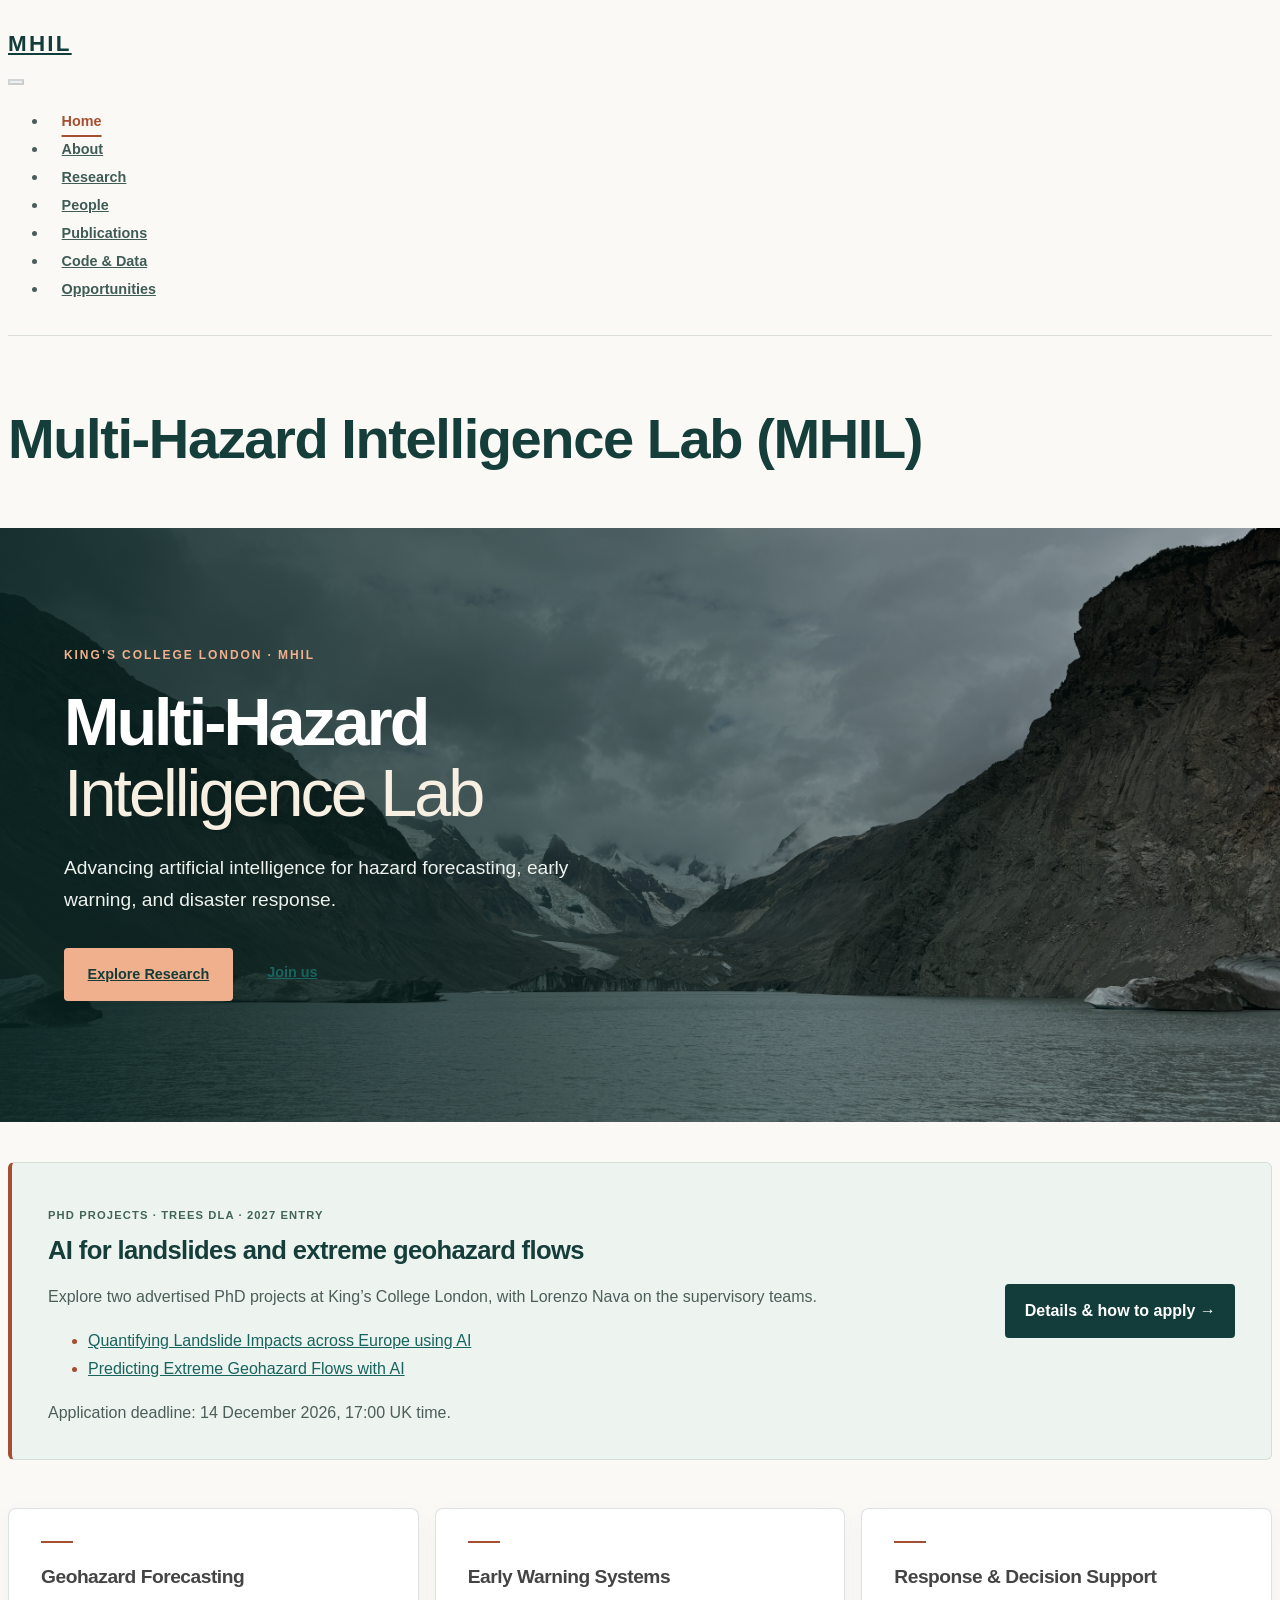
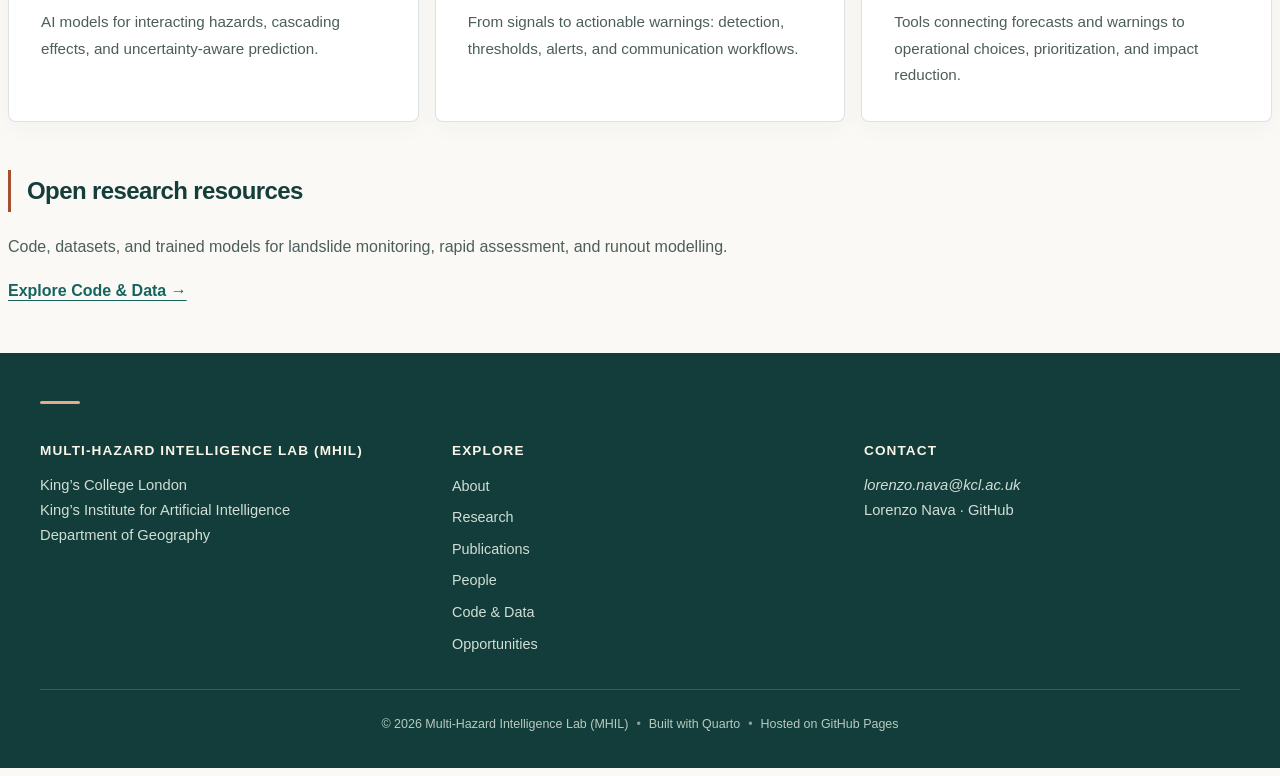
==== docs/index.html @ 95b00421 "Add files via upload" ====
<!DOCTYPE html>
<html xmlns="http://www.w3.org/1999/xhtml" lang="en-GB" xml:lang="en-GB"><head>

<meta charset="utf-8">
<meta name="generator" content="quarto-1.9.37">

<meta name="viewport" content="width=device-width, initial-scale=1.0, user-scalable=yes">


<title>Multi-Hazard Intelligence Lab (MHIL)</title>
<style>
/* Default styles provided by pandoc.
** See https://pandoc.org/MANUAL.html#variables-for-html for config info.
*/
code{white-space: pre-wrap;}
span.smallcaps{font-variant: small-caps;}
div.columns{display: flex; gap: min(4vw, 1.5em);}
div.column{flex: auto; overflow-x: auto;}
div.hanging-indent{margin-left: 1.5em; text-indent: -1.5em;}
ul.task-list{list-style: none;}
ul.task-list li input[type="checkbox"] {
  width: 0.8em;
  margin: 0 0.8em 0.2em -1em; /* quarto-specific, see https://github.com/quarto-dev/quarto-cli/issues/4556 */ 
  vertical-align: middle;
}
</style>


<script src="site_libs/quarto-nav/quarto-nav.js"></script>
<script src="site_libs/quarto-nav/headroom.min.js"></script>
<script src="site_libs/clipboard/clipboard.min.js"></script>
<script src="site_libs/quarto-search/autocomplete.umd.js"></script>
<script src="site_libs/quarto-search/fuse.min.js"></script>
<script src="site_libs/quarto-search/quarto-search.js"></script>
<meta name="quarto:offset" content="./">
<script src="site_libs/quarto-html/quarto.js" type="module"></script>
<script src="site_libs/quarto-html/tabsets/tabsets.js" type="module"></script>
<script src="site_libs/quarto-html/popper.min.js"></script>
<script src="site_libs/quarto-html/tippy.umd.min.js"></script>
<script src="site_libs/quarto-html/anchor.min.js"></script>
<link href="site_libs/quarto-html/tippy.css" rel="stylesheet">
<link href="site_libs/quarto-html/quarto-syntax-highlighting-7f8f88aac4f3542376d5c11b86a4c14d.css" rel="stylesheet" id="quarto-text-highlighting-styles">
<script src="site_libs/bootstrap/bootstrap.min.js"></script>
<link href="site_libs/bootstrap/bootstrap-icons.css" rel="stylesheet">
<link href="site_libs/bootstrap/bootstrap-158031087360bce0ff56dc785ce39e06.min.css" rel="stylesheet" append-hash="true" id="quarto-bootstrap" data-mode="light">
<script id="quarto-search-options" type="application/json">{
  "location": "navbar",
  "copy-button": false,
  "collapse-after": 3,
  "panel-placement": "end",
  "type": "overlay",
  "limit": 50,
  "keyboard-shortcut": [
    "f",
    "/",
    "s"
  ],
  "show-item-context": false,
  "language": {
    "search-no-results-text": "No results",
    "search-matching-documents-text": "matching documents",
    "search-copy-link-title": "Copy link to search",
    "search-hide-matches-text": "Hide additional matches",
    "search-more-match-text": "more match in this document",
    "search-more-matches-text": "more matches in this document",
    "search-clear-button-title": "Clear",
    "search-text-placeholder": "",
    "search-detached-cancel-button-title": "Cancel",
    "search-submit-button-title": "Submit",
    "search-label": "Search"
  }
}</script>


<link rel="stylesheet" href="styles.css">
</head>

<body class="nav-fixed quarto-light">

<div id="quarto-search-results"></div>
  <header id="quarto-header" class="headroom fixed-top">
    <nav class="navbar navbar-expand-lg " data-bs-theme="dark">
      <div class="navbar-container container-fluid">
      <div class="navbar-brand-container mx-auto">
    <a class="navbar-brand" href="./index.html">
    <span class="navbar-title">MHIL</span>
    </a>
  </div>
            <div id="quarto-search" class="" title="Search"></div>
          <button class="navbar-toggler" type="button" data-bs-toggle="collapse" data-bs-target="#navbarCollapse" aria-controls="navbarCollapse" role="menu" aria-expanded="false" aria-label="Toggle navigation" onclick="if (window.quartoToggleHeadroom) { window.quartoToggleHeadroom(); }">
  <span class="navbar-toggler-icon"></span>
</button>
          <div class="collapse navbar-collapse" id="navbarCollapse">
            <ul class="navbar-nav navbar-nav-scroll me-auto">
  <li class="nav-item">
    <a class="nav-link active" href="./index.html" aria-current="page"> 
<span class="menu-text">Home</span></a>
  </li>  
  <li class="nav-item">
    <a class="nav-link" href="./about.html"> 
<span class="menu-text">About</span></a>
  </li>  
  <li class="nav-item">
    <a class="nav-link" href="./research.html"> 
<span class="menu-text">Research</span></a>
  </li>  
  <li class="nav-item">
    <a class="nav-link" href="./people.html"> 
<span class="menu-text">People</span></a>
  </li>  
  <li class="nav-item">
    <a class="nav-link" href="./publications.html"> 
<span class="menu-text">Publications</span></a>
  </li>  
  <li class="nav-item">
    <a class="nav-link" href="./code-data.html"> 
<span class="menu-text">Code &amp; Data</span></a>
  </li>  
  <li class="nav-item">
    <a class="nav-link" href="./join-us.html"> 
<span class="menu-text">Opportunities</span></a>
  </li>  
</ul>
          </div> <!-- /navcollapse -->
            <div class="quarto-navbar-tools">
</div>
      </div> <!-- /container-fluid -->
    </nav>
</header>
<!-- content -->
<div id="quarto-content" class="quarto-container page-columns page-rows-contents page-layout-full page-navbar">
<!-- sidebar -->
<!-- margin-sidebar -->
    
<!-- main -->
<main class="content column-page" id="quarto-document-content">

<header id="title-block-header" class="quarto-title-block default">
<div class="quarto-title">
<h1 class="title">Multi-Hazard Intelligence Lab (MHIL)</h1>
</div>



<div class="quarto-title-meta column-page">

    
  
    
  </div>
  


</header>


<div class="hero">
  <img src="assets/hero.jpeg" alt="Mountain landscape">
  <div class="hero-overlay">
    <div class="hero-inner">

      <p class="hero-affiliation">King’s College London · MHIL</p>
      <h1 class="hero-title">
        <span class="t-strong">Multi-Hazard</span>
        <span class="t-soft">Intelligence Lab</span>
      </h1>

      <p class="hero-tagline">
        Advancing artificial intelligence for hazard forecasting, early warning, and disaster response.
      </p>

      <p class="hero-cta">
        <a class="btn btn-ochre" href="research.html">Explore Research</a>
        <a class="btn btn-outline-light" href="join-us.html">Join us</a>
      </p>

    </div>
  </div>
</div>

<section class="opportunity-spotlight" aria-labelledby="opportunity-heading">
  <div>
    <p class="spotlight-label">PhD projects · TREES DLA · 2027 entry</p>
    <h2 id="opportunity-heading" class="anchored">AI for landslides and extreme geohazard flows</h2>
    <p>Explore two advertised PhD projects at King’s College London, with Lorenzo Nava on the supervisory teams.</p>
    <ul class="spotlight-projects">
      <li><a href="https://www.trees-dla.ac.uk/projects/quantifying-landslide-impacts-across-europe-using-ai">Quantifying Landslide Impacts across Europe using AI</a></li>
      <li><a href="https://www.trees-dla.ac.uk/projects/predicting-extreme-geohazard-flows-ai">Predicting Extreme Geohazard Flows with AI</a></li>
    </ul>
    <p class="opportunity-deadline">Application deadline: <time datetime="2026-12-14T17:00:00+00:00">14 December 2026, 17:00 UK time</time>.</p>
  </div>
  <a class="spotlight-button" href="join-us.html#opportunities">Details &amp; how to apply <span aria-hidden="true">→</span></a>
</section>
<div class="cards">
  <div class="card">
    <h3 class="anchored">Geohazard Forecasting</h3>
    <p>AI models for interacting hazards, cascading effects, and uncertainty-aware prediction.</p>
  </div>

  <div class="card">
    <h3 class="anchored">Early Warning Systems</h3>
    <p>From signals to actionable warnings: detection, thresholds, alerts, and communication workflows.</p>
  </div>

  <div class="card">
    <h3 class="anchored">Response &amp; Decision Support</h3>
    <p>Tools connecting forecasts and warnings to operational choices, prioritization, and impact reduction.</p>
  </div>
</div>

<section id="open-research-resources" class="level2">
<h2 class="anchored" data-anchor-id="open-research-resources">Open research resources</h2>
<p>Code, datasets, and trained models for landslide monitoring, rapid assessment, and runout modelling.</p>
<p><a href="./code-data.html" class="resource-profile">Explore Code &amp; Data →</a></p>


</section>

</main> <!-- /main -->
<footer class="site-footer" role="contentinfo">
  <div class="footer-inner">

    <div class="footer-block">
      <div class="footer-title">Multi-Hazard Intelligence Lab (MHIL)</div>
      <div class="footer-text">King’s College London</div>
      <div class="footer-text">King’s Institute for Artificial Intelligence</div>
      <div class="footer-text">Department of Geography</div>
    </div>

    <div class="footer-block">
      <div class="footer-title">Explore</div>
      <nav class="footer-links" aria-label="Footer">
        <a href="about.html">About</a>
        <a href="research.html">Research</a>
        <a href="publications.html">Publications</a>
        <a href="people.html">People</a>
        <a href="code-data.html">Code &amp; Data</a>
        <a href="join-us.html">Opportunities</a>
      </nav>
    </div>

    <div class="footer-block">
      <div class="footer-title">Contact</div>
      <address class="footer-text">
        <a class="footer-link" href="mailto:lorenzo.nava@kcl.ac.uk">lorenzo.nava@kcl.ac.uk</a>
      </address>
      <div class="footer-text">
        <a class="footer-link" href="https://github.com/lorenzonava96" target="_blank" rel="noopener">Lorenzo Nava · GitHub</a>
      </div>
    </div>

  </div>

  <div class="footer-meta">
    <span>© <span id="year"></span> Multi-Hazard Intelligence Lab (MHIL)</span>

    <script>
      document.getElementById("year").textContent = new Date().getFullYear();
    </script>

    <span class="footer-dot">•</span>
    <span>Built with Quarto</span>
    <span class="footer-dot">•</span>
    <span>Hosted on GitHub Pages</span>
  </div>
</footer>
<script id="quarto-html-after-body" type="application/javascript">
  window.document.addEventListener("DOMContentLoaded", function (event) {
    const icon = "";
    const anchorJS = new window.AnchorJS();
    anchorJS.options = {
      placement: 'right',
      icon: icon
    };
    anchorJS.add('.anchored');
    const isCodeAnnotation = (el) => {
      for (const clz of el.classList) {
        if (clz.startsWith('code-annotation-')) {                     
          return true;
        }
      }
      return false;
    }
    const onCopySuccess = function(e) {
      // button target
      const button = e.trigger;
      // don't keep focus
      button.blur();
      // flash "checked"
      button.classList.add('code-copy-button-checked');
      var currentTitle = button.getAttribute("title");
      button.setAttribute("title", "Copied!");
      let tooltip;
      if (window.bootstrap) {
        button.setAttribute("data-bs-toggle", "tooltip");
        button.setAttribute("data-bs-placement", "left");
        button.setAttribute("data-bs-title", "Copied!");
        tooltip = new bootstrap.Tooltip(button, 
          { trigger: "manual", 
            customClass: "code-copy-button-tooltip",
            offset: [0, -8]});
        tooltip.show();    
      }
      setTimeout(function() {
        if (tooltip) {
          tooltip.hide();
          button.removeAttribute("data-bs-title");
          button.removeAttribute("data-bs-toggle");
          button.removeAttribute("data-bs-placement");
        }
        button.setAttribute("title", currentTitle);
        button.classList.remove('code-copy-button-checked');
      }, 1000);
      // clear code selection
      e.clearSelection();
    }
    const getTextToCopy = function(trigger) {
      const outerScaffold = trigger.parentElement.cloneNode(true);
      const codeEl = outerScaffold.querySelector('code');
      for (const childEl of codeEl.children) {
        if (isCodeAnnotation(childEl)) {
          childEl.remove();
        }
      }
      return codeEl.innerText;
    }
    const clipboard = new window.ClipboardJS('.code-copy-button:not([data-in-quarto-modal])', {
      text: getTextToCopy
    });
    clipboard.on('success', onCopySuccess);
    if (window.document.getElementById('quarto-embedded-source-code-modal')) {
      const clipboardModal = new window.ClipboardJS('.code-copy-button[data-in-quarto-modal]', {
        text: getTextToCopy,
        container: window.document.getElementById('quarto-embedded-source-code-modal')
      });
      clipboardModal.on('success', onCopySuccess);
    }
      var localhostRegex = new RegExp(/^(?:http|https):\/\/localhost\:?[0-9]*\//);
      var mailtoRegex = new RegExp(/^mailto:/);
        var filterRegex = new RegExp("https:\/\/mhil-kcl\.github\.io");
      var isInternal = (href) => {
          return filterRegex.test(href) || localhostRegex.test(href) || mailtoRegex.test(href);
      }
      // Inspect non-navigation links and adorn them if external
     var links = window.document.querySelectorAll('a[href]:not(.nav-link):not(.navbar-brand):not(.toc-action):not(.sidebar-link):not(.sidebar-item-toggle):not(.pagination-link):not(.no-external):not([aria-hidden]):not(.dropdown-item):not(.quarto-navigation-tool):not(.about-link)');
      for (var i=0; i<links.length; i++) {
        const link = links[i];
        if (!isInternal(link.href)) {
          // undo the damage that might have been done by quarto-nav.js in the case of
          // links that we want to consider external
          if (link.dataset.originalHref !== undefined) {
            link.href = link.dataset.originalHref;
          }
        }
      }
    function tippyHover(el, contentFn, onTriggerFn, onUntriggerFn) {
      const config = {
        allowHTML: true,
        maxWidth: 500,
        delay: 100,
        arrow: false,
        appendTo: function(el) {
            return el.parentElement;
        },
        interactive: true,
        interactiveBorder: 10,
        theme: 'quarto',
        placement: 'bottom-start',
      };
      if (contentFn) {
        config.content = contentFn;
      }
      if (onTriggerFn) {
        config.onTrigger = onTriggerFn;
      }
      if (onUntriggerFn) {
        config.onUntrigger = onUntriggerFn;
      }
      window.tippy(el, config); 
    }
    const noterefs = window.document.querySelectorAll('a[role="doc-noteref"]');
    for (var i=0; i<noterefs.length; i++) {
      const ref = noterefs[i];
      tippyHover(ref, function() {
        // use id or data attribute instead here
        let href = ref.getAttribute('data-footnote-href') || ref.getAttribute('href');
        try { href = new URL(href).hash; } catch {}
        const id = href.replace(/^#\/?/, "");
        const note = window.document.getElementById(id);
        if (note) {
          return note.innerHTML;
        } else {
          return "";
        }
      });
    }
    const xrefs = window.document.querySelectorAll('a.quarto-xref');
    const processXRef = (id, note) => {
      // Strip column container classes
      const stripColumnClz = (el) => {
        el.classList.remove("page-full", "page-columns");
        if (el.children) {
          for (const child of el.children) {
            stripColumnClz(child);
          }
        }
      }
      stripColumnClz(note)
      if (id === null || id.startsWith('sec-')) {
        // Special case sections, only their first couple elements
        const container = document.createElement("div");
        if (note.children && note.children.length > 2) {
          container.appendChild(note.children[0].cloneNode(true));
          for (let i = 1; i < note.children.length; i++) {
            const child = note.children[i];
            if (child.tagName === "P" && child.innerText === "") {
              continue;
            } else {
              container.appendChild(child.cloneNode(true));
              break;
            }
          }
          if (window.Quarto?.typesetMath) {
            window.Quarto.typesetMath(container);
          }
          return container.innerHTML
        } else {
          if (window.Quarto?.typesetMath) {
            window.Quarto.typesetMath(note);
          }
          return note.innerHTML;
        }
      } else {
        // Remove any anchor links if they are present
        const anchorLink = note.querySelector('a.anchorjs-link');
        if (anchorLink) {
          anchorLink.remove();
        }
        if (window.Quarto?.typesetMath) {
          window.Quarto.typesetMath(note);
        }
        if (note.classList.contains("callout")) {
          return note.outerHTML;
        } else {
          return note.innerHTML;
        }
      }
    }
    for (var i=0; i<xrefs.length; i++) {
      const xref = xrefs[i];
      tippyHover(xref, undefined, function(instance) {
        instance.disable();
        let url = xref.getAttribute('href');
        let hash = undefined; 
        if (url.startsWith('#')) {
          hash = url;
        } else {
          try { hash = new URL(url).hash; } catch {}
        }
        if (hash) {
          const id = hash.replace(/^#\/?/, "");
          const note = window.document.getElementById(id);
          if (note !== null) {
            try {
              const html = processXRef(id, note.cloneNode(true));
              instance.setContent(html);
            } finally {
              instance.enable();
              instance.show();
            }
          } else {
            // See if we can fetch this
            fetch(url.split('#')[0])
            .then(res => res.text())
            .then(html => {
              const parser = new DOMParser();
              const htmlDoc = parser.parseFromString(html, "text/html");
              const note = htmlDoc.getElementById(id);
              if (note !== null) {
                const html = processXRef(id, note);
                instance.setContent(html);
              } 
            }).finally(() => {
              instance.enable();
              instance.show();
            });
          }
        } else {
          // See if we can fetch a full url (with no hash to target)
          // This is a special case and we should probably do some content thinning / targeting
          fetch(url)
          .then(res => res.text())
          .then(html => {
            const parser = new DOMParser();
            const htmlDoc = parser.parseFromString(html, "text/html");
            const note = htmlDoc.querySelector('main.content');
            if (note !== null) {
              // This should only happen for chapter cross references
              // (since there is no id in the URL)
              // remove the first header
              if (note.children.length > 0 && note.children[0].tagName === "HEADER") {
                note.children[0].remove();
              }
              const html = processXRef(null, note);
              instance.setContent(html);
            } 
          }).finally(() => {
            instance.enable();
            instance.show();
          });
        }
      }, function(instance) {
      });
    }
        let selectedAnnoteEl;
        const selectorForAnnotation = ( cell, annotation) => {
          let cellAttr = 'data-code-cell="' + cell + '"';
          let lineAttr = 'data-code-annotation="' +  annotation + '"';
          const selector = 'span[' + cellAttr + '][' + lineAttr + ']';
          return selector;
        }
        const selectCodeLines = (annoteEl) => {
          const doc = window.document;
          const targetCell = annoteEl.getAttribute("data-target-cell");
          const targetAnnotation = annoteEl.getAttribute("data-target-annotation");
          const annoteSpan = window.document.querySelector(selectorForAnnotation(targetCell, targetAnnotation));
          const lines = annoteSpan.getAttribute("data-code-lines").split(",");
          const lineIds = lines.map((line) => {
            return targetCell + "-" + line;
          })
          let top = null;
          let height = null;
          let parent = null;
          if (lineIds.length > 0) {
              //compute the position of the single el (top and bottom and make a div)
              const el = window.document.getElementById(lineIds[0]);
              top = el.offsetTop;
              height = el.offsetHeight;
              parent = el.parentElement.parentElement;
            if (lineIds.length > 1) {
              const lastEl = window.document.getElementById(lineIds[lineIds.length - 1]);
              const bottom = lastEl.offsetTop + lastEl.offsetHeight;
              height = bottom - top;
            }
            if (top !== null && height !== null && parent !== null) {
              // cook up a div (if necessary) and position it 
              let div = window.document.getElementById("code-annotation-line-highlight");
              if (div === null) {
                div = window.document.createElement("div");
                div.setAttribute("id", "code-annotation-line-highlight");
                div.style.position = 'absolute';
                parent.appendChild(div);
              }
              div.style.top = top - 2 + "px";
              div.style.height = height + 4 + "px";
              div.style.left = 0;
              let gutterDiv = window.document.getElementById("code-annotation-line-highlight-gutter");
              if (gutterDiv === null) {
                gutterDiv = window.document.createElement("div");
                gutterDiv.setAttribute("id", "code-annotation-line-highlight-gutter");
                gutterDiv.style.position = 'absolute';
                const codeCell = window.document.getElementById(targetCell);
                const gutter = codeCell.querySelector('.code-annotation-gutter');
                gutter.appendChild(gutterDiv);
              }
              gutterDiv.style.top = top - 2 + "px";
              gutterDiv.style.height = height + 4 + "px";
            }
            selectedAnnoteEl = annoteEl;
          }
        };
        const unselectCodeLines = () => {
          const elementsIds = ["code-annotation-line-highlight", "code-annotation-line-highlight-gutter"];
          elementsIds.forEach((elId) => {
            const div = window.document.getElementById(elId);
            if (div) {
              div.remove();
            }
          });
          selectedAnnoteEl = undefined;
        };
          // Handle positioning of the toggle
      window.addEventListener(
        "resize",
        throttle(() => {
          elRect = undefined;
          if (selectedAnnoteEl) {
            selectCodeLines(selectedAnnoteEl);
          }
        }, 10)
      );
      function throttle(fn, ms) {
      let throttle = false;
      let timer;
        return (...args) => {
          if(!throttle) { // first call gets through
              fn.apply(this, args);
              throttle = true;
          } else { // all the others get throttled
              if(timer) clearTimeout(timer); // cancel #2
              timer = setTimeout(() => {
                fn.apply(this, args);
                timer = throttle = false;
              }, ms);
          }
        };
      }
        // Attach click handler to the DT
        const annoteDls = window.document.querySelectorAll('dt[data-target-cell]');
        for (const annoteDlNode of annoteDls) {
          annoteDlNode.addEventListener('click', (event) => {
            const clickedEl = event.target;
            if (clickedEl !== selectedAnnoteEl) {
              unselectCodeLines();
              const activeEl = window.document.querySelector('dt[data-target-cell].code-annotation-active');
              if (activeEl) {
                activeEl.classList.remove('code-annotation-active');
              }
              selectCodeLines(clickedEl);
              clickedEl.classList.add('code-annotation-active');
            } else {
              // Unselect the line
              unselectCodeLines();
              clickedEl.classList.remove('code-annotation-active');
            }
          });
        }
    const findCites = (el) => {
      const parentEl = el.parentElement;
      if (parentEl) {
        const cites = parentEl.dataset.cites;
        if (cites) {
          return {
            el,
            cites: cites.split(' ')
          };
        } else {
          return findCites(el.parentElement)
        }
      } else {
        return undefined;
      }
    };
    var bibliorefs = window.document.querySelectorAll('a[role="doc-biblioref"]');
    for (var i=0; i<bibliorefs.length; i++) {
      const ref = bibliorefs[i];
      const citeInfo = findCites(ref);
      if (citeInfo) {
        tippyHover(citeInfo.el, function() {
          var popup = window.document.createElement('div');
          citeInfo.cites.forEach(function(cite) {
            var citeDiv = window.document.createElement('div');
            citeDiv.classList.add('hanging-indent');
            citeDiv.classList.add('csl-entry');
            var biblioDiv = window.document.getElementById('ref-' + cite);
            if (biblioDiv) {
              citeDiv.innerHTML = biblioDiv.innerHTML;
            }
            popup.appendChild(citeDiv);
          });
          return popup.innerHTML;
        });
      }
    }
  });
  </script>
</div> <!-- /content -->




</body></html>
---- docs/styles.css ----
/* =========================================================
   THEME TOKENS (one source of truth)
   ========================================================= */
:root{
  /* Brand / accents */
  --accent: #17645f;           /* primary links / UI */
  --accent-2: #104b47;         /* hover / secondary */
  --accent-ochre: #a64e31;     /* warm academic ochre */

  /* Neutrals */
  --ink: #153d3a;              /* headings */
  --muted: #4c5e5b;            /* body text */
  --bg: #ffffff;
  --bg-soft: #f4f1e9;          /* optional soft backgrounds */
  --border: rgba(15,23,42,.12);
}

/* =========================================================
   BASE
   ========================================================= */
body { color: var(--muted); }
h1, h2, h3, h4 { color: var(--ink); }

a { color: var(--accent); }
a:hover { color: var(--accent-2); }

footer.site-footer {
  margin-top: 3rem;
  font-size: 0.9rem;
  opacity: 1;
}

/* =========================================================
   NAV
   ========================================================= */
.navbar { font-weight: 600; }
.navbar-brand img { max-height: 34px; }

/* If you don't want Quarto's title banner anywhere */
.quarto-title-banner { display: none; }

/* =========================================================
   TYPOGRAPHY ACCENTS (site-wide)
   ========================================================= */
.accent {
  color: var(--accent-ochre);
  font-weight: 600;
}

/* Section headings: subtle academic style */
main h2 {
  border-left: 4px solid var(--accent-ochre);
  padding-left: 0.75rem;
  border-bottom: none;
}

main h3 { color: #444; }

/* Lists: keep markers visible + ochre */
main ul li::marker { color: var(--accent-ochre); }

/* If your theme hides bullets, uncomment these:
main ul { list-style: disc; padding-left: 1.25rem; }
main li { margin-bottom: 0.25rem; }
*/

/* =========================================================
   HOMEPAGE SMALL ACCENT
   ========================================================= */
.home-separator {
  width: 60px;
  height: 4px;
  background-color: var(--accent-ochre);
  margin: 2.5rem auto 2rem auto;
  border-radius: 2px;
}

/* =========================================================
   CARDS (homepage + generic)
   ========================================================= */
.cards {
  display: grid;
  grid-template-columns: repeat(auto-fit, minmax(min(100%, 240px), 1fr));
  gap: 1rem;
  margin-top: 1.5rem;
}

.card{
  padding: 1rem;
  border-radius: 1rem;
  border: 1px solid #e6e6e6;
  background: var(--bg);
  box-shadow: 0 1px 4px rgba(0, 0, 0, 0.04);
}

.cards .card h3 { margin-top: 0; }

/* Small ochre tick above card titles */
.card h3::before {
  content: "";
  display: block;
  width: 24px;
  height: 3px;
  background-color: var(--accent-ochre);
  margin-bottom: 0.5rem;
}

/* =========================================================
   PEOPLE (people.qmd)
   ========================================================= */

/* Simple grid (if you use it elsewhere) */
.people-grid{
  display: grid;
  grid-template-columns: repeat(auto-fit, minmax(220px, 1fr));
  gap: 1rem;
  margin-top: 1rem;
}

.person{
  padding: 1rem;
  border: 1px solid var(--border);
  border-radius: 16px;
  background: var(--bg);
  text-align: center;
}

.person-affiliation{
  font-size: 0.75rem;
  color: #7b8794;
  margin-bottom: 6px;
}

.headshot{
  width: 120px;
  height: 120px;
  object-fit: cover;
  border-radius: 999px;
  border: 2px solid rgba(31,111,235,.25);
  margin-bottom: .90rem;
}

.role{
  font-size: .9rem;
  color: var(--muted);
}

/* Editorial person cards */
.people-cards {
  display: grid;
  grid-template-columns: repeat(2, minmax(0, 1fr));
  gap: 32px;
  clear: both;
  overflow: visible;
}

.person-card {
  display: grid;
  grid-template-columns: 140px minmax(0, 1fr);
  gap: 16px;
  align-items: center;
  border-radius: 5px;
  background: #fff;
  border: 1px solid #e0e0e0;
  padding: 16px;
}

.person-card-link {
  text-decoration: none;
  color: inherit;
  display: block;
}

.person-photo {
  width: 140px;
  height: 140px;
  object-fit: cover;
}

.person-role {
  font-size: 0.75rem;
  letter-spacing: 0.12em;
  color: #888;
  margin-bottom: 6px;
}

.person-name {
  font-size: 1.1rem;
  font-weight: 600;
  margin-bottom: 10px;
  color: #4a4f55;
}

.person-topics {
  font-size: 0.75rem;
  line-height: 1.45;
  color: #555;
}

/* =========================================================
   HERO (homepage)
   ========================================================= */
.hero {
  position: relative;
  width: 100vw;
  left: 50%;
  transform: translateX(-50%);
  min-height: 50vh;
  height: 55vh;
  max-height: 550px;
  overflow: hidden;
}

.hero img {
  width: 100%;
  height: 100%;
  object-fit: cover;
  display: block;
  filter: brightness(0.75);
}

.hero-overlay {
  position: absolute;
  inset: 0;
  display: flex;
  align-items: center;
  color: #fff;
}

.hero-overlay .hero-inner {
  width: 100%;
  max-width: 1200px;
  margin: 0 auto;
  padding: 0 2rem;
}

.hero-title {
  font-size: clamp(1.8rem, 3vw, 2.4rem);
  font-weight: 600;
  opacity: 0.92;
  margin: 0 0 0.4rem 0;
}

.hero-title .t-strong {
  color: #fff;
  font-weight: 750;
}

.hero-title .t-soft {
  color: rgba(255,255,255,0.8);
  font-weight: 600;
}

.hero-tagline {
  font-size: 1.05rem;
  max-width: 42rem;
  line-height: 1.4;
  margin: 0;
}

.hero-cta { margin-top: 1rem; }
.hero-cta .btn { margin-right: 0.5rem; }

/* =========================================================
   BUTTONS (ochre variants)
   ========================================================= */
.btn-ochre {
  background-color: var(--accent-ochre);
  border: 2px solid var(--accent-ochre);
  color: #fff;
}

.btn-ochre:hover {
  background-color: #b08a2e;
  border-color: #b08a2e;
}

.btn-ochre-outline {
  background: transparent;
  color: var(--accent-ochre);
  border: 2px solid var(--accent-ochre);
}

.btn-ochre-outline:hover {
  background-color: var(--accent-ochre);
  color: #fff;
}

/* =========================================================
   RESPONSIVE
   ========================================================= */
@media (max-width: 768px) {
  .hero { height: 300px; }
  .hero-overlay .hero-inner { padding: 0 1.25rem; }

  .people-cards {
    grid-template-columns: 1fr;
  }
}

/* =========================================================
   FOOTER
   ========================================================= */
/* Full-width professional footer */
.site-footer{
  position: relative;
  width: 100vw;
  left: 50%;
  transform: translateX(-50%);

  margin-top: 4rem;
  padding: 3.5rem 1.5rem 2rem;

  background: #e9edf2;
  border-top: 1px solid var(--border);
}

/* Optional: small brand accent line */
.site-footer::before{
  content:"";
  display:block;
  width: 84px;
  height: 3px;
  background: var(--accent-ochre);
  margin: 0 auto 2.25rem auto;
  border-radius: 2px;
  opacity: .95;
}

.footer-inner{
  max-width: 1200px;
  margin: 0 auto 2rem auto;

  display: grid;
  grid-template-columns: repeat(auto-fit, minmax(220px, 1fr));
  gap: 2.25rem;
  align-items: start;
}

.footer-block{ min-width: 0; }

.footer-title{
  color: var(--ink);
  font-weight: 700;
  font-size: .85rem;
  letter-spacing: .08em;
  text-transform: uppercase;
  margin-bottom: .75rem;
}

.footer-text{
  color: #4d5966;
  font-size: .92rem;
  line-height: 1.55;
  margin: .15rem 0;
}

/* Compact nav links */
.footer-links{
  display: grid;
  gap: .4rem;
}

.footer-link,
.footer-links a{
  color: #4d5966;
  text-decoration: none;
}

.footer-link:hover,
.footer-links a:hover{
  color: var(--accent-ochre);
  text-decoration: none;
}

/* Bottom meta row */
.footer-meta{
  max-width: 1200px;
  margin: 0 auto;

  display: flex;
  flex-wrap: wrap;
  gap: .5rem;

  justify-content: center;
  color: #7b8794;
  font-size: .78rem;
}

.footer-dot{ opacity: .7; }

/* Mobile refinements */
@media (max-width: 768px){
  .site-footer{
    padding: 3rem 1.25rem 1.75rem;
  }
  .footer-meta{
    justify-content: flex-start;
  }
}

/* Random */
.recruiting{
  grid-column: 1 / -1;
  margin-top: 3rem;
}

/* =========================================================
   PROJECTS
   ========================================================= */

/* Projects / Research cards */
.project-cards{
  display: grid;
  grid-template-columns: repeat(auto-fit, minmax(min(100%, 280px), 1fr));
  gap: 1.5rem;
  margin-top: 1.5rem;
}

.project-card{
  background: #fff;
  border: 1px solid var(--border);
  border-radius: 12px;
  padding: 1.25rem 1.25rem 1.1rem;
  transition: transform .15s ease, box-shadow .15s ease, border-color .15s ease;
  min-width: 0;
}

.project-card:hover{
  transform: translateY(-2px);
  box-shadow: 0 10px 28px rgba(16, 24, 40, 0.10);
  border-color: rgba(16, 24, 40, 0.18);
}

.project-title{
  color: var(--ink);
  font-weight: 750;
  font-size: 1.02rem;
  line-height: 1.25;
  margin: 0 0 .5rem 0;
}

.project-text{
  color: #4d5966;
  font-size: .95rem;
  line-height: 1.55;
  margin: 0 0 .9rem 0;
}

/* Optional: small "meta" line (methods, collaborators, etc.) */
.project-meta{
  color: #7b8794;
  font-size: .82rem;
  margin: 0 0 .75rem 0;
}

/* Tags */
.project-tags{
  display: flex;
  flex-wrap: wrap;
  gap: .45rem;
  margin-top: .25rem;
}

.project-tags span{
  display: inline-block;
  padding: .25rem .55rem;
  border-radius: 999px;
  border: 1px solid rgba(16, 24, 40, 0.12);
  background: rgba(16, 24, 40, 0.03);
  color: #4d5966;
  font-size: .78rem;
  line-height: 1;
}

/* Clickable card variant */
.project-card-link{
  text-decoration: none;
  color: inherit;
  display: block;
}

.project-image{
  width: 100%;
  aspect-ratio: 16 / 9;
  border-radius: 10px;
  overflow: hidden;
  margin-bottom: .85rem;
}

.project-image img{
  width: 100%;
  height: 100%;
  object-fit: cover;
  display: block;
}


.project-image.placeholder{
  background: linear-gradient(
    135deg,
    rgba(16, 24, 40, 0.04),
    rgba(16, 24, 40, 0.08)
  );
  border: 1px dashed rgba(16, 24, 40, 0.15);
}

/* Mobile tweaks */
@media (max-width: 768px){
  .project-cards{
    gap: 1.1rem;
  }
  .project-card{
    padding: 1.1rem 1.1rem 1rem;
  }
}

/* MHIL: long branding and cards must fit narrow screens. */
.hero-affiliation {
  color: #fff;
  font-size: .8rem;
  letter-spacing: .1em;
  text-transform: uppercase;
  margin-bottom: .75rem;
}
.hero-title { line-height: 1.15; max-width: 46rem; }
.hero-cta { display: flex; flex-wrap: wrap; gap: .5rem; }
.hero-cta .btn { margin-right: 0; }
.person-info { min-width: 0; overflow-wrap: anywhere; }
.footer-text, .footer-title { overflow-wrap: anywhere; }
.site-footer { opacity: 1; }
/* A full-bleed section must not create horizontal page scrolling. */
body { overflow-x: clip; }
@media (min-width: 769px) and (max-width: 1100px) {
  .people-cards { grid-template-columns: 1fr; }
}
@media (max-width: 768px) {
  .hero { height: 25rem; min-height: 25rem; max-height: none; }
  .hero-title { font-size: clamp(1.8rem, 6vw, 2.4rem); }
}
@media (max-width: 420px) {
  .person-card { grid-template-columns: 1fr; }
  .footer-inner { grid-template-columns: 1fr; }
}

/* =========================================================
   MHIL visual refresh: forest, warm ivory and copper
   ========================================================= */
:root {
  --paper: #faf9f5;
  --forest: #123d3a;
  --copper-light: #f0b08e;
  --border: rgba(18,61,58,.14);
  --bs-link-color: #17645f;
  --bs-link-hover-color: #104b47;
  --bs-body-bg: #faf9f5;
  --bs-body-color: #4c5e5b;
}
body {
  background: var(--paper);
  font-family: "Avenir Next", Avenir, "Segoe UI", sans-serif;
  font-size: 1rem;
  line-height: 1.75;
  -webkit-font-smoothing: antialiased;
}
h1, h2, h3, h4, .project-title, .person-name {
  font-family: "Avenir Next", Avenir, "Segoe UI", sans-serif;
  color: var(--ink);
  letter-spacing: -.025em;
}
main h2 {
  margin-top: 3rem;
  margin-bottom: 1.3rem;
  border-left: 3px solid var(--accent-ochre);
  padding-left: 1rem;
  font-weight: 650;
}
#title-block-header { margin-bottom: 2.5rem; padding-top: 1rem; }
#title-block-header .title { font-weight: 650; font-size: clamp(2.3rem, 5vw, 3.5rem); }
.navbar {
  background: var(--paper) !important;
  border-bottom: 1px solid var(--border);
  padding-block: 1rem;
  --bs-navbar-color: #405c57;
  --bs-navbar-hover-color: #123d3a;
  --bs-navbar-active-color: #123d3a;
  --bs-navbar-brand-color: #123d3a;
  --bs-navbar-brand-hover-color: #17645f;
}
.navbar .navbar-brand { color: var(--forest); font-size: 1.4rem; letter-spacing: .1em; font-weight: 800; }
.navbar .nav-link { color: #405c57 !important; font-size: .9rem; padding-inline: .85rem !important; }
.navbar .nav-link:hover, .navbar .nav-link.active { color: var(--accent-ochre) !important; }
.navbar .nav-link.active { text-decoration: underline; text-underline-offset: .55rem; text-decoration-thickness: 2px; }
.navbar .navbar-toggler { color: var(--forest); border-color: var(--border); }
.navbar .navbar-toggler-icon { filter: none; }
.navbar #quarto-search { color: var(--forest); }
.hero {
  background: var(--forest);
  height: 66vh;
  min-height: 32rem;
  max-height: 46rem;
  isolation: isolate;
}
.hero img { filter: brightness(.85) saturate(.8); }
.hero::after {
  content: "";
  position: absolute;
  inset: 0;
  background: linear-gradient(90deg, rgba(8,35,33,.88), rgba(8,35,33,.48) 60%, rgba(8,35,33,.15));
  pointer-events: none;
}
.hero-overlay { z-index: 1; }
.hero-overlay .hero-inner { max-width: 1200px; padding-inline: clamp(1.25rem, 5vw, 4rem); }
.hero-affiliation { color: #f0b08e; letter-spacing: .16em; font-size: .75rem; font-weight: 700; margin-bottom: 1.35rem; }
.hero-title {
  font-size: clamp(2.5rem, 5.2vw, 4.8rem);
  line-height: 1.06;
  letter-spacing: -.045em;
  opacity: 1;
  margin-bottom: 1.5rem;
  max-width: 55rem;
}
.hero-title span { display: block; }
.hero-title .t-strong { font-weight: 750; }
.hero-title .t-soft { font-weight: 400; color: #f8efe3; }
.hero-tagline { color: #edf2ed; font-size: clamp(1rem, 1.5vw, 1.2rem); max-width: 34rem; line-height: 1.65; }
.hero-cta { margin-top: 2rem; gap: .8rem; }
.hero-cta .btn { padding: .75rem 1.35rem; border-radius: 4px; font-weight: 650; font-size: .9rem; }
.btn-ochre { background: #f0b08e; border-color: #f0b08e; color: #173c37; }
.btn-ochre:hover, .btn-ochre:focus-visible { background: #f7c4a7; border-color: #f7c4a7; color: #173c37; }
.btn-ochre-outline { color: var(--accent-ochre); border-color: var(--accent-ochre); }
.btn-ochre-outline:hover { background: var(--accent-ochre); border-color: var(--accent-ochre); }
.home .cards { margin-top: 3rem; gap: 1.5rem; }
.card, .project-card, .person-card, .person {
  background: #fff;
  border: 1px solid var(--border);
  border-radius: 8px;
  box-shadow: 0 6px 22px rgba(18,61,58,.035);
}
.card { padding: 2rem; }
.cards .card h3 { font-size: 1.2rem; font-weight: 650; line-height: 1.3; }
.card h3::before { width: 32px; height: 2px; margin-bottom: 1.4rem; }
.card p { margin-bottom: 0; font-size: .95rem; line-height: 1.75; }
.project-card { padding: 1.4rem; }
.project-card:hover { border-color: #94b4aa; box-shadow: 0 12px 30px rgba(18,61,58,.08); }
.project-title { line-height: 1.4; font-weight: 700; }
.project-image { border-radius: 4px; }
.project-text, .person-topics { color: var(--muted); }
.project-tags span { background: #edf3ee; border-color: #d9e5dc; color: #315c50; line-height: 1.3; font-size: .73rem; }
.person-card { padding: 1.5rem; gap: 1.3rem; }
.person-photo { border-radius: 4px; }
.person-name { font-size: 1.2rem; margin-bottom: .55rem; }
.person-role { color: #657670; letter-spacing: .055em; line-height: 1.5; }
.person-topics { font-size: .85rem; line-height: 1.65; }
.person-affiliation, .project-meta { color: #657670; }
.headshot { border-color: #c5d7cc; }
.recruiting { background: #edf3ee; border-left: 3px solid var(--accent-ochre); padding: 1.5rem; border-radius: 4px; }
.site-footer { background: var(--forest); border-top: none; padding-top: 3rem; margin-top: 5rem; }
.site-footer::before { background: var(--copper-light); margin-left: max(0px, calc((100% - 1200px) / 2)); width: 40px; }
.footer-title { color: #faf4e9; letter-spacing: .08em; line-height: 1.6; }
.footer-text, .footer-link, .footer-links a { color: #d1ded6; }
.footer-link:hover, .footer-links a:hover { color: #f0b08e; text-decoration: underline; text-underline-offset: .2em; }
.footer-meta { color: #b7cbc0; padding-top: 1.5rem; border-top: 1px solid rgba(255,255,255,.16); }
a:focus-visible, button:focus-visible { outline: 3px solid #a64e31; outline-offset: 4px; }
.hero a:focus-visible, .site-footer a:focus-visible { outline-color: #f0b08e; }
@media (max-width: 768px) {
  .navbar { padding-block: .65rem; }
  .hero { height: auto; min-height: 35rem; max-height: none; }
  .hero > img { position: absolute; inset: 0; }
  .hero-overlay { position: relative; min-height: 35rem; padding-block: 3rem; }
  .hero-title { font-size: clamp(2.4rem, 8vw, 3.6rem); }
  .hero-affiliation { font-size: .68rem; letter-spacing: .1em; }
  .hero::after { background: rgba(8,35,33,.65); }
  .card { padding: 1.5rem; }
  .home .cards { margin-top: 2rem; }
  .person-card { padding: 1.1rem; }
}
@media (prefers-reduced-motion: reduce) {
  .project-card { transition: none; }
  .project-card:hover { transform: none; }
}

/* Field photography: preserve the full vertical composition. */
.about-columns { display: grid !important; grid-template-columns: minmax(0, 3fr) minmax(0, 2fr); align-items: start; column-gap: clamp(2.5rem, 5vw, 4rem); margin-top: 3rem; }
.about-columns > .column { min-width: 0; width: auto !important; }
.about-columns h2 { margin-top: 0; }
.field-photo { margin: 0; min-width: 0; }
.field-photo img { display: block; width: 100%; max-width: 100%; height: auto; border-radius: 6px; }
.field-photo figcaption { margin-top: .8rem; color: var(--muted); font-size: .82rem; line-height: 1.6; }
.field-gallery { display: grid; grid-template-columns: repeat(2, minmax(0, 1fr)); gap: 2rem; margin-block: 2rem 3rem; max-width: 900px; }
@media (max-width: 768px) {
  .about-columns { grid-template-columns: minmax(0, 1fr); gap: 2rem; }
  .about-columns > .column { width: 100% !important; }
  .about-photo { max-width: 30rem; margin-inline: auto; }
  .field-gallery { grid-template-columns: 1fr; gap: 2rem; max-width: 30rem; margin-inline: auto; }
}

/* Separate the field section clearly from the project cards. */
main #field-perspectives { margin-top: 5rem; }
@media (max-width: 768px) {
  main #field-perspectives { margin-top: 3.5rem; }
}

/* Research resources and the homepage opportunities spotlight. */
.opportunity-spotlight {
  display: flex; align-items: center; justify-content: space-between; gap: 2rem;
  margin-block: 2.5rem 3rem; padding: 2rem 2.25rem;
  background: #edf3ee; border: 1px solid #d2e0d6;
  border-left: 4px solid var(--accent-ochre); border-radius: 6px;
}
.spotlight-label, .resource-type { text-transform: uppercase; letter-spacing: .1em; font-size: .7rem; font-weight: 700; color: #426459; }
.opportunity-spotlight .spotlight-label { margin-bottom: .5rem; }
main .opportunity-spotlight h2 { border: 0; padding: 0; margin: 0 0 .7rem; font-size: clamp(1.4rem, 2vw, 1.9rem); line-height: 1.3; }
.opportunity-spotlight p:last-child { margin-bottom: 0; max-width: 48rem; }
.spotlight-button { flex-shrink: 0; padding: .8rem 1.2rem; background: var(--forest); color: #fff; border-radius: 4px; font-weight: 650; text-decoration: none; }
.spotlight-button:hover { color: #fff; background: #20564d; }
.resource-profile { display: inline-block; font-weight: 650; text-underline-offset: .25em; }
.resource-grid { display: grid; grid-template-columns: repeat(auto-fit, minmax(min(100%, 280px), 1fr)); gap: 1.4rem; margin-block: 1.5rem 2.5rem; }
.resource-card { min-width: 0; display: flex; flex-direction: column; padding: 1.6rem; background: #fff; border: 1px solid var(--border); border-radius: 8px; }
.resource-card h3 { margin: .25rem 0 .8rem; font-size: 1.2rem; line-height: 1.35; color: var(--ink); }
.resource-card > p:not(.resource-type) { font-size: .92rem; }
.resource-links { display: flex; flex-wrap: wrap; gap: .6rem 1rem; margin-top: auto; padding-top: .6rem; }
.resource-links a { font-size: .82rem; font-weight: 650; overflow-wrap: anywhere; text-underline-offset: .2em; }
@media (max-width: 900px) {
 .opportunity-spotlight { align-items: flex-start; flex-direction: column; gap: 1.3rem; padding: 1.5rem; }
 .spotlight-button { max-width: 100%; }
}
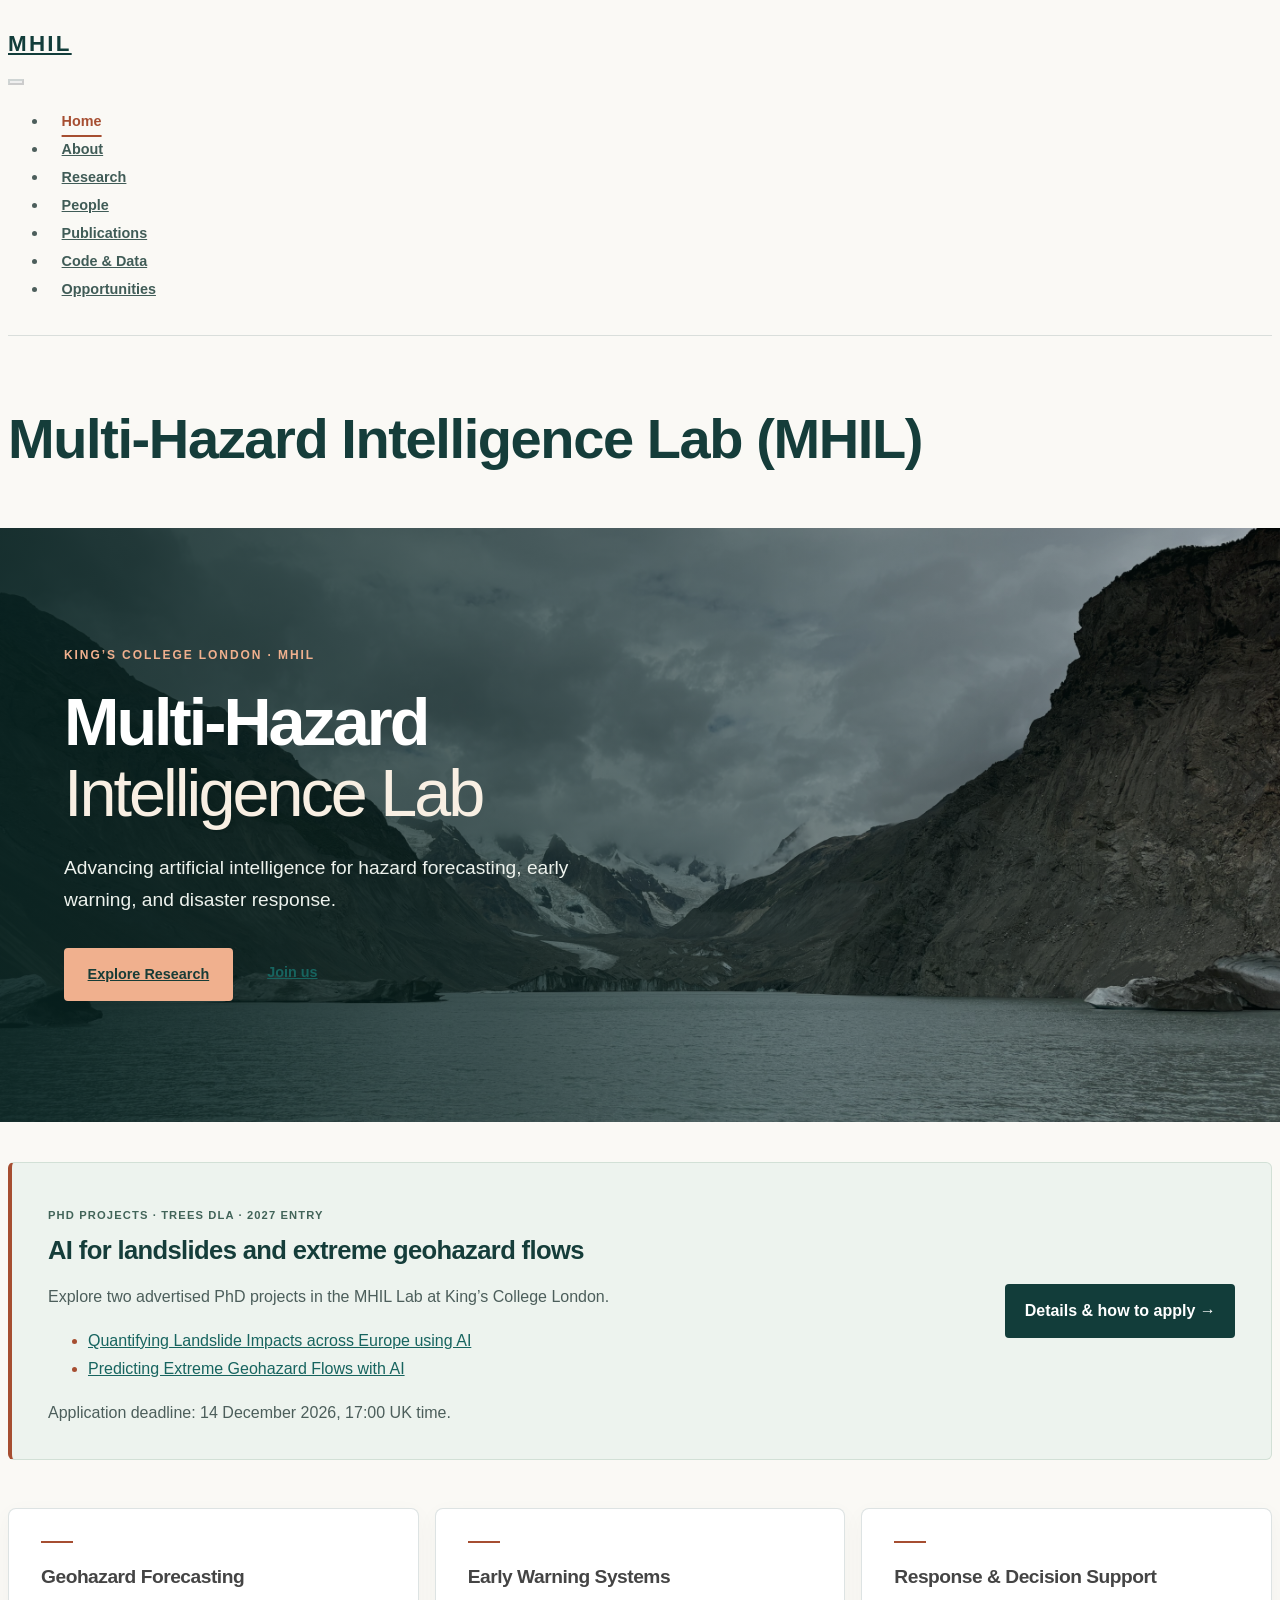
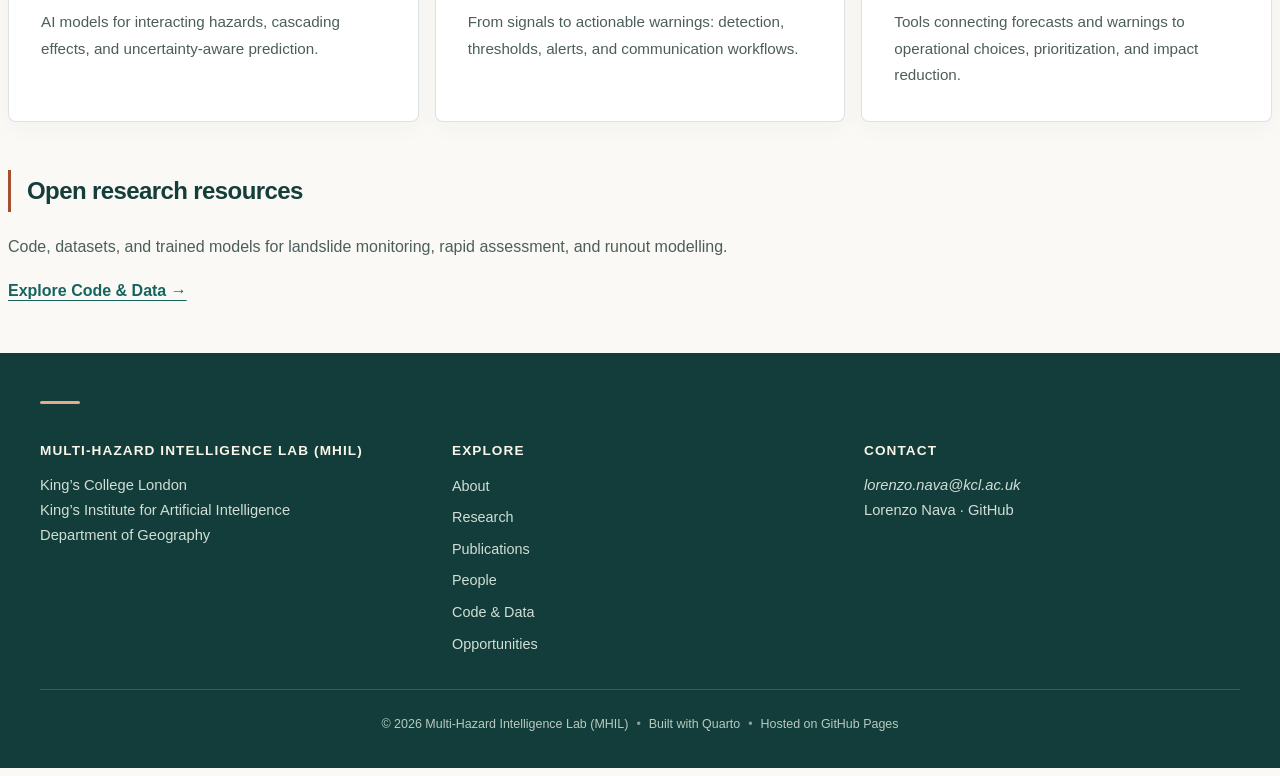
==== commit d366c7a3: "Add files via upload" ====
--- a/docs/index.html
+++ b/docs/index.html
@@ -182,7 +182,7 @@
   <div>
     <p class="spotlight-label">PhD projects · TREES DLA · 2027 entry</p>
     <h2 id="opportunity-heading" class="anchored">AI for landslides and extreme geohazard flows</h2>
-    <p>Explore two advertised PhD projects at King’s College London, with Lorenzo Nava on the supervisory teams.</p>
+    <p>Explore two advertised PhD projects in the MHIL Lab at King’s College London.</p>
     <ul class="spotlight-projects">
       <li><a href="https://www.trees-dla.ac.uk/projects/quantifying-landslide-impacts-across-europe-using-ai">Quantifying Landslide Impacts across Europe using AI</a></li>
       <li><a href="https://www.trees-dla.ac.uk/projects/predicting-extreme-geohazard-flows-ai">Predicting Extreme Geohazard Flows with AI</a></li>
--- a/docs/styles.css
+++ b/docs/styles.css
@@ -725,3 +725,18 @@
  .opportunity-spotlight { align-items: flex-start; flex-direction: column; gap: 1.3rem; padding: 1.5rem; }
  .spotlight-button { max-width: 100%; }
 }
+
+/* Initials retain profile alignment when no headshot has been supplied. */
+.person-initials {
+  width: 140px;
+  height: 140px;
+  display: flex;
+  align-items: center;
+  justify-content: center;
+  background: #edf3ee;
+  color: var(--forest);
+  border-radius: 4px;
+  font-size: 2rem;
+  font-weight: 600;
+  letter-spacing: .06em;
+}
